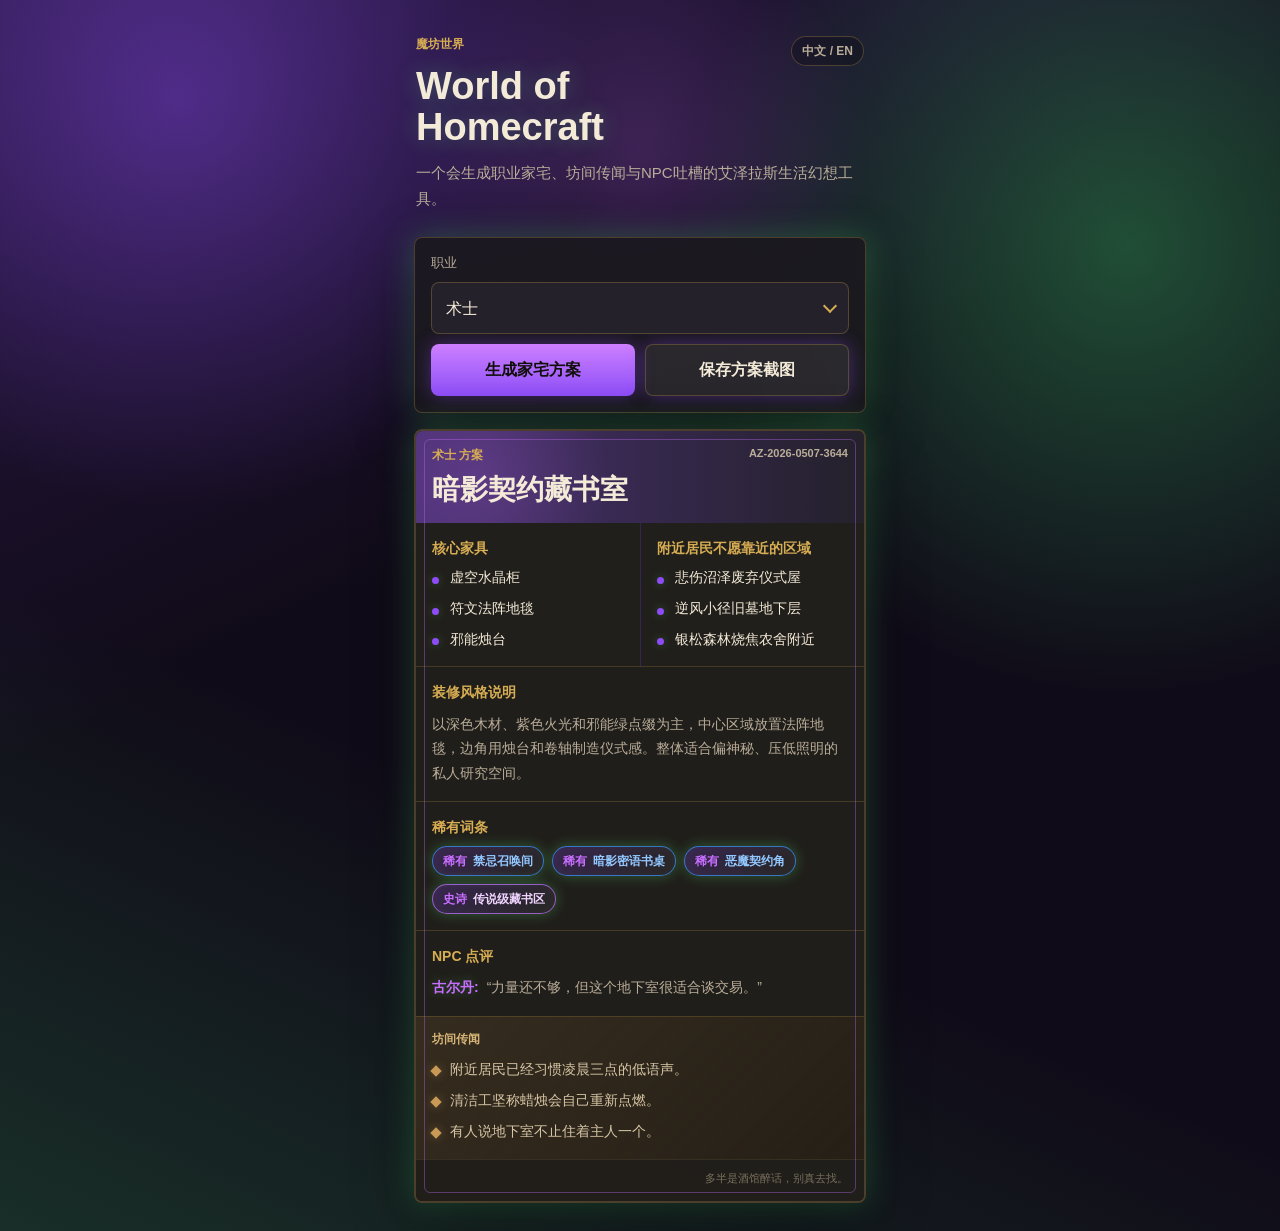
==== index.html @ 6a8e8dcf "initialize world of homecraft repository" ====
<!doctype html>
<html lang="zh-CN">
  <head>
    <meta charset="utf-8">
    <meta name="viewport" content="width=device-width, initial-scale=1">
    <title>World of Homecraft | 魔坊世界</title>
    <link rel="stylesheet" href="styles.css">
  </head>
  <body>
    <main class="app-shell">
      <section class="hero" aria-labelledby="page-title">
        <div class="topbar">
          <p class="eyebrow" id="brandName">魔坊世界</p>
          <button class="lang-toggle" id="langToggle" type="button">中文 / EN</button>
        </div>
        <h1 id="page-title">World of Homecraft</h1>
        <p class="intro" id="introText">一个会生成职业家宅、坊间传闻与NPC吐槽的艾泽拉斯生活幻想工具。</p>
      </section>

      <section class="control-panel" aria-label="生成控制">
        <label class="field-label" id="classLabel" for="classSelect">职业</label>
        <div class="select-wrap">
          <select id="classSelect">
            <option value="warlock">术士</option>
            <option value="paladin">圣骑士</option>
            <option value="rogue">盗贼</option>
            <option value="shaman">萨满</option>
            <option value="deathKnight">死亡骑士</option>
            <option value="warrior">战士</option>
            <option value="hunter">猎人</option>
            <option value="mage">法师</option>
            <option value="priest">牧师</option>
            <option value="druid">德鲁伊</option>
            <option value="monk">武僧</option>
            <option value="demonHunter">恶魔猎手</option>
            <option value="evoker">唤魔师</option>
          </select>
        </div>
        <div class="button-row">
          <button id="generateBtn" type="button">生成家宅方案</button>
          <button class="secondary-button" id="saveBtn" type="button">保存方案截图</button>
        </div>
      </section>

      <section class="result-card" id="resultCard" aria-live="polite">
        <div class="result-header">
          <div class="poster-topline">
            <p class="result-kicker" id="className">术士方案</p>
            <p class="serial-number" id="serialNumber">AZ-2026-0507-0000</p>
          </div>
          <h2 id="themeName">暗影契约藏书室</h2>
        </div>

        <div class="result-grid">
          <article class="info-block">
            <h3 id="furnitureTitle">核心家具</h3>
            <ul id="furnitureList"></ul>
          </article>

          <article class="info-block">
            <h3 id="locationTitle">传闻地点</h3>
            <ul id="coordsList"></ul>
          </article>
        </div>

        <article class="style-block">
          <h3 id="styleTitle">装修风格说明</h3>
          <p id="styleDescription"></p>
        </article>

        <article class="affix-block">
          <h3 id="affixTitle">稀有词条</h3>
          <div class="affix-list" id="affixList"></div>
        </article>

        <article class="npc-block">
          <h3 id="npcTitle">NPC 点评</h3>
          <p><strong id="npcName">古尔丹</strong><span id="npcComment">力量还不够。</span></p>
        </article>

        <article class="rumor-board">
          <span id="rumorTitle">坊间传闻</span>
          <ul id="rumorList"></ul>
        </article>

        <p class="corner-note" id="cornerNote">多半是酒馆醉话，别真去找。</p>
      </section>
    </main>

    <script src="script.js"></script>
  </body>
</html>
---- styles.css ----
:root {
  color-scheme: dark;
  --bg: #100f13;
  --panel: rgba(27, 25, 30, 0.9);
  --panel-strong: rgba(38, 34, 44, 0.94);
  --ink: #f4ead8;
  --muted: #b9ad99;
  --line: rgba(215, 173, 83, 0.26);
  --gold: #d7ad53;
  --ember: #b84e35;
  --green: #588369;
  --accent: #b369f2;
  --accent-2: #4ccf72;
  --accent-3: #d7ad53;
  --glow: rgba(179, 105, 242, 0.36);
  --shadow: 0 20px 60px rgba(0, 0, 0, 0.42);
}

* {
  box-sizing: border-box;
}

html {
  min-height: 100%;
  background: var(--bg);
}

body {
  min-height: 100vh;
  margin: 0;
  font-family: -apple-system, BlinkMacSystemFont, "Segoe UI", "PingFang SC", "Microsoft YaHei", sans-serif;
  color: var(--ink);
  transition: background 420ms ease, color 420ms ease;
  background:
    radial-gradient(circle at 50% 12%, color-mix(in srgb, var(--accent-3) 20%, transparent), transparent 18%),
    radial-gradient(circle at 14% 8%, color-mix(in srgb, var(--accent) 42%, transparent), transparent 26%),
    radial-gradient(circle at 88% 20%, color-mix(in srgb, var(--accent-2) 34%, transparent), transparent 30%),
    linear-gradient(155deg, color-mix(in srgb, var(--accent) 20%, transparent), transparent 42%),
    linear-gradient(24deg, color-mix(in srgb, var(--accent-2) 18%, transparent), transparent 36%),
    var(--bg);
}

body::before {
  position: fixed;
  inset: 0;
  z-index: -1;
  background:
    linear-gradient(rgba(255, 255, 255, 0.035) 1px, transparent 1px),
    linear-gradient(90deg, rgba(255, 255, 255, 0.025) 1px, transparent 1px);
  background-size: 34px 34px;
  content: "";
  mask-image: linear-gradient(to bottom, rgba(0, 0, 0, 0.6), transparent 70%);
}

body[data-theme="warlock"] {
  --bg: #100b18;
  --accent: #8d4cf6;
  --accent-2: #40d06f;
  --accent-3: #c76dff;
  --glow: rgba(92, 255, 132, 0.28);
}

body[data-theme="paladin"] {
  --bg: #17130a;
  --accent: #ffd464;
  --accent-2: #fff2b3;
  --accent-3: #f2a93b;
  --glow: rgba(255, 218, 116, 0.34);
}

body[data-theme="rogue"] {
  --bg: #0d0c0a;
  --accent: #4f3a25;
  --accent-2: #4f6f42;
  --accent-3: #9b8a5a;
  --glow: rgba(126, 162, 83, 0.18);
}

body[data-theme="shaman"] {
  --bg: #081619;
  --accent: #25a8c4;
  --accent-2: #34d099;
  --accent-3: #78e0ff;
  --glow: rgba(52, 208, 153, 0.3);
}

body[data-theme="deathKnight"] {
  --bg: #08131d;
  --accent: #77c7ff;
  --accent-2: #2b5f82;
  --accent-3: #b7e6ff;
  --glow: rgba(119, 199, 255, 0.3);
}

body[data-theme="warrior"] {
  --bg: #140d0c;
  --accent: #a52f25;
  --accent-2: #77716a;
  --accent-3: #d24f38;
  --glow: rgba(210, 79, 56, 0.3);
}

body[data-theme="hunter"] {
  --bg: #0d150c;
  --accent: #4d8f3c;
  --accent-2: #b0a05f;
  --accent-3: #76c25a;
  --glow: rgba(118, 194, 90, 0.26);
}

body[data-theme="mage"] {
  --bg: #0d1021;
  --accent: #4aa6ff;
  --accent-2: #8b68ff;
  --accent-3: #9dd9ff;
  --glow: rgba(74, 166, 255, 0.3);
}

body[data-theme="priest"] {
  --bg: #15131a;
  --accent: #f4e8b7;
  --accent-2: #7a5aa2;
  --accent-3: #ffffff;
  --glow: rgba(244, 232, 183, 0.28);
}

body[data-theme="druid"] {
  --bg: #10170c;
  --accent: #66b34e;
  --accent-2: #d6ad4b;
  --accent-3: #9fdf70;
  --glow: rgba(102, 179, 78, 0.28);
}

body[data-theme="monk"] {
  --bg: #071714;
  --accent: #38b889;
  --accent-2: #9ed6a2;
  --accent-3: #7ff0bf;
  --glow: rgba(56, 184, 137, 0.3);
}

body[data-theme="demonHunter"] {
  --bg: #0c0d0a;
  --accent: #63e23f;
  --accent-2: #2a182d;
  --accent-3: #a6ff69;
  --glow: rgba(99, 226, 63, 0.32);
}

body[data-theme="evoker"] {
  --bg: #10140f;
  --accent: #44bda6;
  --accent-2: #b38145;
  --accent-3: #6ee2bb;
  --glow: rgba(68, 189, 166, 0.3);
}

button,
select {
  font: inherit;
}

.app-shell {
  width: min(100%, 480px);
  min-height: 100vh;
  margin: 0 auto;
  padding: 18px 14px 28px;
}

.hero {
  padding: 18px 2px 16px;
}

.topbar {
  display: flex;
  align-items: flex-start;
  justify-content: space-between;
  gap: 12px;
}

.eyebrow,
.result-kicker {
  margin: 0 0 8px;
  color: var(--gold);
  font-size: 12px;
  font-weight: 700;
  letter-spacing: 0;
  text-transform: uppercase;
}

.lang-toggle {
  width: auto;
  min-height: 30px;
  border: 1px solid rgba(215, 173, 83, 0.28);
  border-radius: 999px;
  padding: 4px 10px;
  color: var(--muted);
  background: rgba(0, 0, 0, 0.22);
  box-shadow: none;
  font-size: 12px;
  font-weight: 800;
}

h1,
h2,
h3,
p {
  margin-top: 0;
}

h1 {
  max-width: 8em;
  margin-bottom: 12px;
  font-size: 38px;
  line-height: 1.08;
  letter-spacing: 0;
  text-shadow: 0 0 22px var(--glow);
}

.intro {
  margin-bottom: 0;
  color: var(--muted);
  font-size: 15px;
  line-height: 1.7;
}

.control-panel,
.result-card {
  border: 1px solid var(--line);
  background: var(--panel);
  box-shadow: var(--shadow), 0 0 32px var(--glow);
  transition: border-color 420ms ease, box-shadow 420ms ease, background 420ms ease;
}

.control-panel {
  display: grid;
  gap: 10px;
  margin: 10px 0 16px;
  padding: 16px;
  border-radius: 8px;
}

.field-label {
  color: var(--muted);
  font-size: 13px;
}

.select-wrap {
  position: relative;
}

.select-wrap::after {
  position: absolute;
  top: 50%;
  right: 14px;
  width: 8px;
  height: 8px;
  border-right: 2px solid var(--gold);
  border-bottom: 2px solid var(--gold);
  content: "";
  pointer-events: none;
  transform: translateY(-70%) rotate(45deg);
}

select,
button {
  width: 100%;
  min-height: 52px;
  border-radius: 8px;
}

select {
  appearance: none;
  border: 1px solid var(--line);
  padding: 0 42px 0 14px;
  color: var(--ink);
  background: var(--panel-strong);
}

button {
  border: 0;
  color: #110f0a;
  background: linear-gradient(180deg, color-mix(in srgb, var(--accent-3) 88%, #ffffff), var(--accent));
  font-weight: 800;
  cursor: pointer;
  box-shadow: 0 0 18px color-mix(in srgb, var(--accent) 38%, transparent);
}

button:active {
  transform: translateY(1px);
}

.button-row {
  display: grid;
  gap: 10px;
}

.secondary-button {
  border: 1px solid var(--line);
  color: var(--ink);
  background: rgba(255, 255, 255, 0.07);
}

.result-card {
  overflow: hidden;
  border-width: 2px;
  border-radius: 8px;
  position: relative;
}

.result-card::before {
  position: absolute;
  inset: 8px;
  border: 1px solid color-mix(in srgb, var(--accent-3) 36%, transparent);
  border-radius: 6px;
  content: "";
  pointer-events: none;
}

.result-header {
  padding: 16px;
  background:
    radial-gradient(circle at 14% 50%, color-mix(in srgb, var(--accent-3) 20%, transparent), transparent 34%),
    linear-gradient(90deg, color-mix(in srgb, var(--accent) 34%, transparent), transparent),
    var(--panel-strong);
}

.poster-topline {
  display: flex;
  align-items: flex-start;
  justify-content: space-between;
  gap: 10px;
}

.serial-number {
  margin: 0;
  color: var(--muted);
  font-size: 11px;
  font-weight: 800;
}

h2 {
  margin-bottom: 0;
  font-size: 28px;
  line-height: 1.25;
  letter-spacing: 0;
}

.result-grid {
  display: grid;
  gap: 1px;
  background: color-mix(in srgb, var(--accent) 24%, transparent);
}

.info-block,
.style-block,
.affix-block,
.npc-block,
.rumor-board {
  background: rgba(33, 31, 26, 0.98);
}

.info-block,
.style-block,
.affix-block,
.npc-block {
  padding: 16px;
}

h3 {
  margin-bottom: 10px;
  color: var(--gold);
  font-size: 14px;
  line-height: 1.3;
}

ul {
  display: grid;
  gap: 9px;
  margin: 0;
  padding: 0;
  list-style: none;
}

li {
  position: relative;
  padding-left: 18px;
  color: var(--ink);
  font-size: 14px;
  line-height: 1.55;
}

li::before {
  position: absolute;
  top: 0.7em;
  left: 0;
  width: 7px;
  height: 7px;
  border-radius: 50%;
  background: var(--accent);
  box-shadow: 0 0 10px var(--glow);
  content: "";
}

.style-block,
.affix-block,
.npc-block {
  border-top: 1px solid rgba(215, 173, 83, 0.2);
}

.style-block p {
  margin-bottom: 0;
  color: var(--muted);
  font-size: 14px;
  line-height: 1.75;
}

.rumor-board {
  display: grid;
  gap: 10px;
  padding: 14px 16px 16px;
  border-top: 1px solid rgba(215, 173, 83, 0.2);
  background:
    linear-gradient(135deg, rgba(160, 118, 57, 0.16), rgba(38, 31, 22, 0.98)),
    rgba(33, 31, 26, 0.98);
}

.affix-list {
  display: flex;
  flex-wrap: wrap;
  gap: 8px;
}

.affix-badge {
  display: inline-flex;
  align-items: center;
  min-height: 30px;
  border: 1px solid color-mix(in srgb, var(--accent-3) 50%, transparent);
  border-radius: 999px;
  padding: 5px 10px;
  color: var(--ink);
  background:
    linear-gradient(135deg, color-mix(in srgb, var(--accent) 26%, transparent), rgba(255, 255, 255, 0.06)),
    rgba(0, 0, 0, 0.22);
  box-shadow: 0 0 14px var(--glow), inset 0 0 16px rgba(255, 255, 255, 0.04);
  font-size: 12px;
  font-weight: 800;
}

.affix-badge[data-rarity="普通"] {
  color: #c9c9c9;
  border-color: rgba(180, 180, 180, 0.5);
}

.affix-badge[data-rarity="稀有"] {
  color: #92c8ff;
  border-color: rgba(58, 150, 255, 0.72);
}

.affix-badge[data-rarity="史诗"] {
  color: #f0d4ff;
  border-color: rgba(190, 118, 255, 0.72);
}

.affix-badge[data-rarity="传说"] {
  color: #ffd88a;
  border-color: rgba(255, 179, 65, 0.82);
  box-shadow: 0 0 18px rgba(255, 179, 65, 0.42), inset 0 0 16px rgba(255, 255, 255, 0.05);
}

.affix-badge[data-rarity="神话"] {
  color: #ffefb0;
  border-color: rgba(255, 222, 92, 0.92);
  background:
    linear-gradient(135deg, rgba(255, 189, 55, 0.28), color-mix(in srgb, var(--accent) 22%, transparent)),
    rgba(0, 0, 0, 0.28);
  box-shadow: 0 0 24px rgba(255, 214, 82, 0.56), inset 0 0 18px rgba(255, 255, 255, 0.08);
}

.affix-rarity {
  margin-right: 6px;
  color: var(--accent-3);
}

.npc-block p {
  margin: 0;
  color: var(--muted);
  font-size: 14px;
  line-height: 1.75;
}

.npc-block strong {
  display: inline-block;
  margin-right: 8px;
  color: var(--accent-3);
  text-shadow: 0 0 12px var(--glow);
}

.rumor-board span {
  color: #d6b476;
  font-size: 12px;
  font-weight: 800;
}

.rumor-board ul {
  gap: 8px;
}

.rumor-board li {
  color: #d7c6a5;
  font-size: 14px;
  line-height: 1.65;
}

.rumor-board li::before {
  top: 0.62em;
  width: 8px;
  height: 8px;
  border-radius: 0;
  background: #c99a55;
  box-shadow: 0 0 10px rgba(201, 154, 85, 0.36);
  transform: rotate(45deg);
}

.corner-note {
  margin: 0;
  padding: 10px 16px 14px;
  color: rgba(215, 198, 165, 0.48);
  background: rgba(33, 31, 26, 0.98);
  border-top: 1px solid rgba(215, 173, 83, 0.12);
  font-size: 11px;
  line-height: 1.5;
  text-align: right;
}

@media (max-width: 360px) {
  h1 {
    font-size: 34px;
  }

}

@media (min-width: 430px) {
  .result-grid {
    grid-template-columns: 1fr 1fr;
  }

  .button-row {
    grid-template-columns: 1fr 1fr;
  }
}
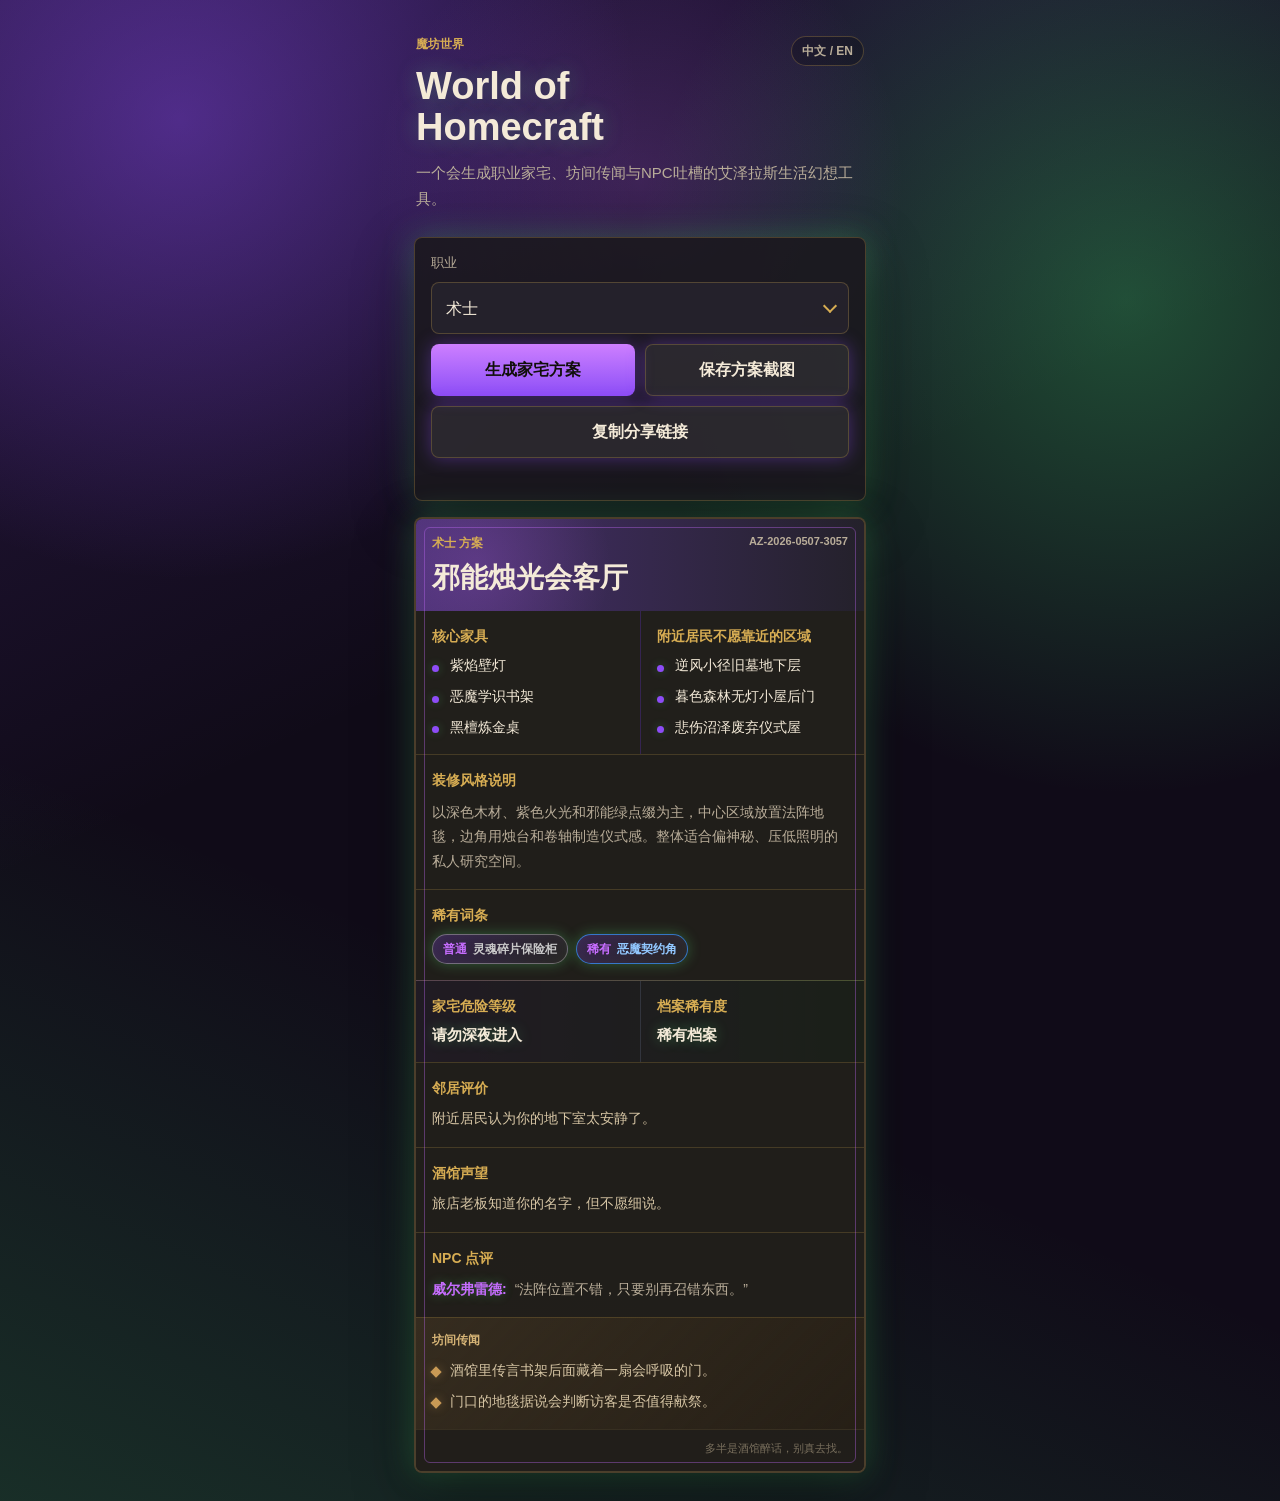
==== commit d865e42e: "v0.3 add shareable identity system" ====
--- a/index.html
+++ b/index.html
@@ -39,7 +39,9 @@
         <div class="button-row">
           <button id="generateBtn" type="button">生成家宅方案</button>
           <button class="secondary-button" id="saveBtn" type="button">保存方案截图</button>
+          <button class="secondary-button" id="copyLinkBtn" type="button">复制分享链接</button>
         </div>
+        <p class="copy-status" id="copyStatus" role="status" aria-live="polite"></p>
       </section>
 
       <section class="result-card" id="resultCard" aria-live="polite">
@@ -73,6 +75,27 @@
           <div class="affix-list" id="affixList"></div>
         </article>
 
+        <article class="identity-block">
+          <div>
+            <h3 id="dangerTitle">家宅危险等级</h3>
+            <p class="identity-value" id="dangerLevel">有轻微投诉</p>
+          </div>
+          <div>
+            <h3 id="archiveTitle">档案稀有度</h3>
+            <p class="identity-value" id="archiveRarity">稀有档案</p>
+          </div>
+        </article>
+
+        <article class="neighbor-block">
+          <h3 id="neighborTitle">邻居评价</h3>
+          <p id="neighborNote">隔壁矮人投诉你半夜还在敲墙。</p>
+        </article>
+
+        <article class="tavern-block">
+          <h3 id="tavernTitle">酒馆声望</h3>
+          <p id="tavernReputation">旅店老板知道你的名字，但不愿细说。</p>
+        </article>
+
         <article class="npc-block">
           <h3 id="npcTitle">NPC 点评</h3>
           <p><strong id="npcName">古尔丹</strong><span id="npcComment">力量还不够。</span></p>
--- a/styles.css
+++ b/styles.css
@@ -302,6 +302,14 @@
   background: rgba(255, 255, 255, 0.07);
 }
 
+.copy-status {
+  min-height: 18px;
+  margin: -2px 0 0;
+  color: color-mix(in srgb, var(--accent-3) 82%, var(--ink));
+  font-size: 12px;
+  line-height: 1.5;
+}
+
 .result-card {
   overflow: hidden;
   border-width: 2px;
@@ -356,6 +364,9 @@
 .info-block,
 .style-block,
 .affix-block,
+.identity-block,
+.neighbor-block,
+.tavern-block,
 .npc-block,
 .rumor-board {
   background: rgba(33, 31, 26, 0.98);
@@ -364,6 +375,9 @@
 .info-block,
 .style-block,
 .affix-block,
+.identity-block,
+.neighbor-block,
+.tavern-block,
 .npc-block {
   padding: 16px;
 }
@@ -405,6 +419,9 @@
 
 .style-block,
 .affix-block,
+.identity-block,
+.neighbor-block,
+.tavern-block,
 .npc-block {
   border-top: 1px solid rgba(215, 173, 83, 0.2);
 }
@@ -483,6 +500,38 @@
   color: var(--accent-3);
 }
 
+.identity-block {
+  display: grid;
+  grid-template-columns: 1fr 1fr;
+  gap: 1px;
+  padding: 0;
+  background:
+    linear-gradient(90deg, color-mix(in srgb, var(--accent) 24%, transparent), color-mix(in srgb, var(--accent-2) 16%, transparent)),
+    rgba(33, 31, 26, 0.98);
+}
+
+.identity-block > div {
+  padding: 16px;
+  background: rgba(23, 21, 18, 0.72);
+}
+
+.identity-value {
+  margin: 0;
+  color: var(--ink);
+  font-size: 15px;
+  font-weight: 900;
+  line-height: 1.35;
+  text-shadow: 0 0 14px var(--glow);
+}
+
+.neighbor-block p,
+.tavern-block p {
+  margin: 0;
+  color: #d7c6a5;
+  font-size: 14px;
+  line-height: 1.7;
+}
+
 .npc-block p {
   margin: 0;
   color: var(--muted);
@@ -539,6 +588,10 @@
     font-size: 34px;
   }
 
+  .identity-block {
+    grid-template-columns: 1fr;
+  }
+
 }
 
 @media (min-width: 430px) {
@@ -549,4 +602,8 @@
   .button-row {
     grid-template-columns: 1fr 1fr;
   }
-}
+
+  #copyLinkBtn {
+    grid-column: 1 / -1;
+  }
+}
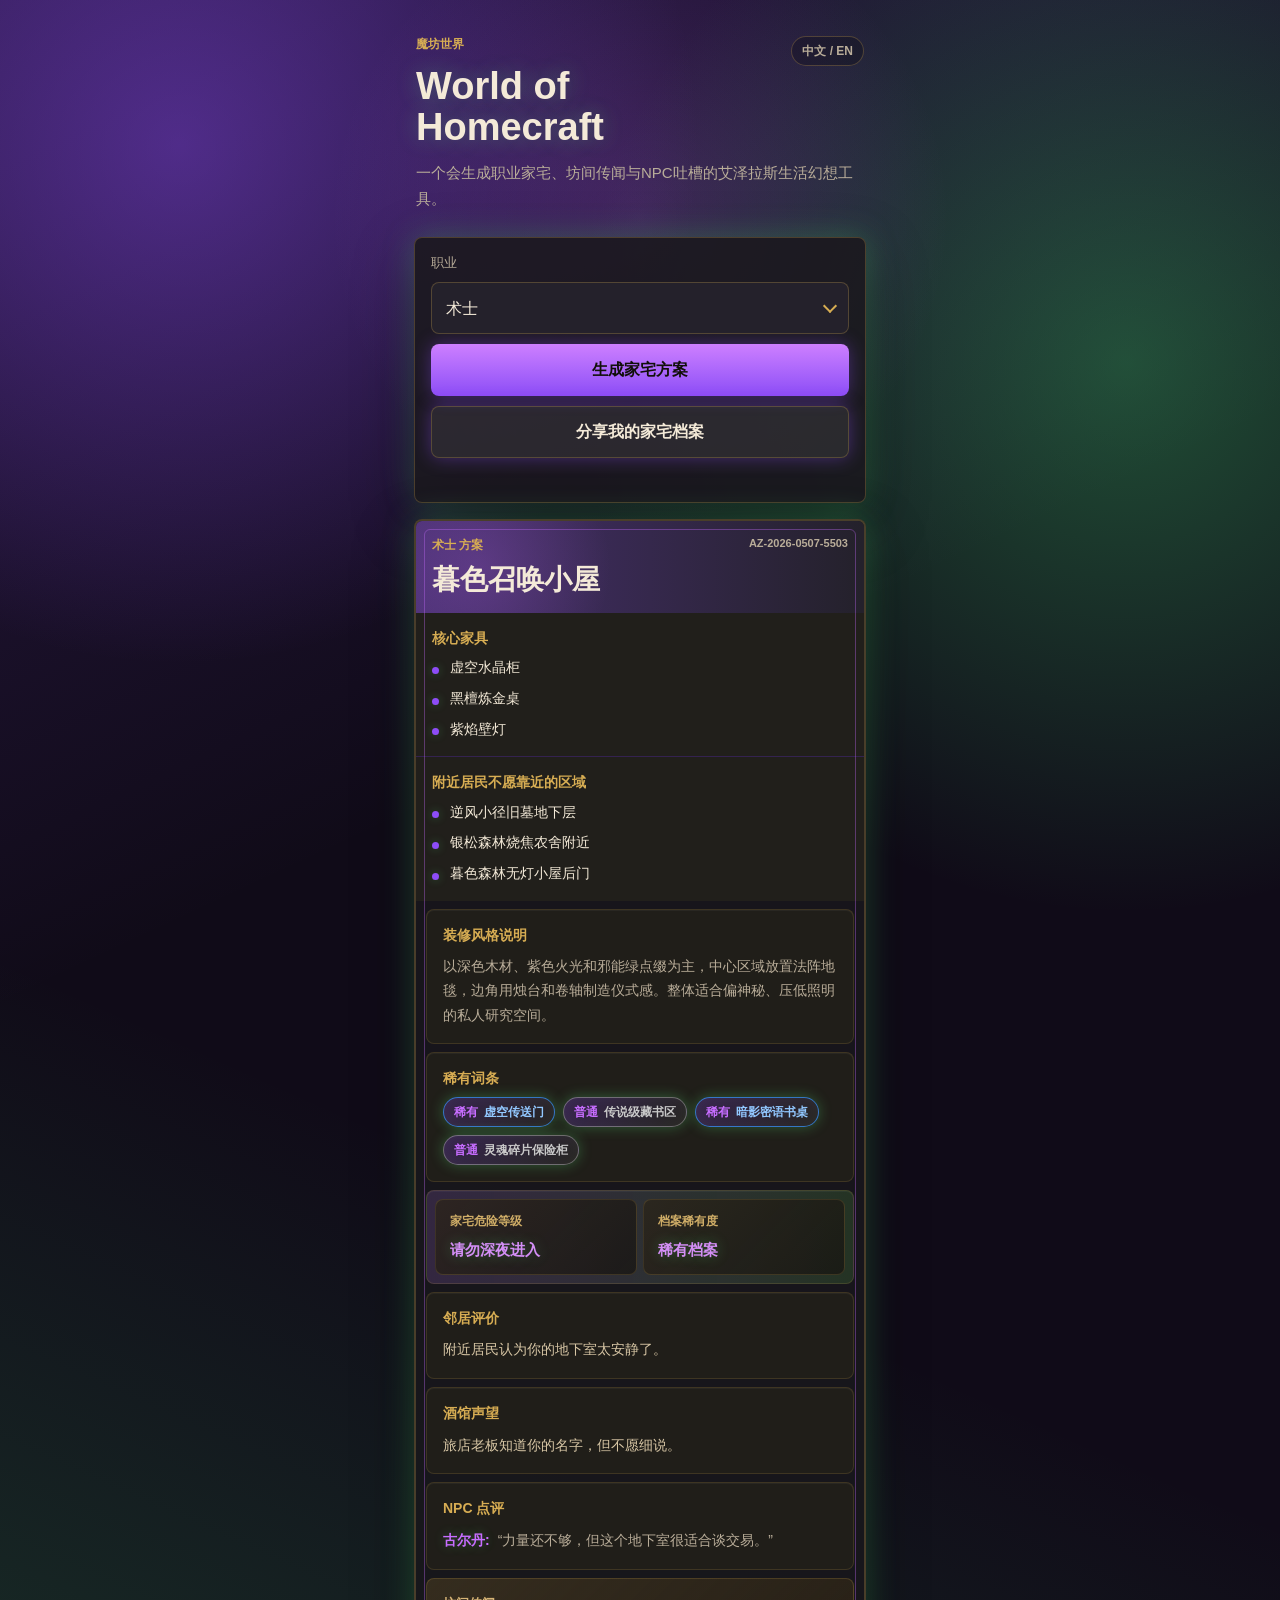
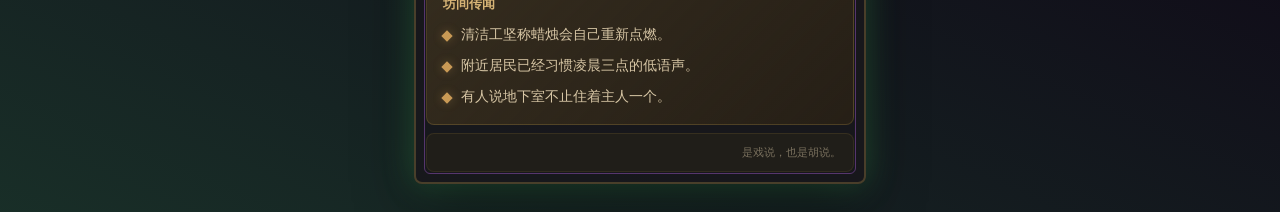
==== commit ed955e30: "v0.3.1 improve mobile sharing flow" ====
--- a/index.html
+++ b/index.html
@@ -38,8 +38,7 @@
         </div>
         <div class="button-row">
           <button id="generateBtn" type="button">生成家宅方案</button>
-          <button class="secondary-button" id="saveBtn" type="button">保存方案截图</button>
-          <button class="secondary-button" id="copyLinkBtn" type="button">复制分享链接</button>
+          <button class="secondary-button" id="saveBtn" type="button">分享我的家宅档案</button>
         </div>
         <p class="copy-status" id="copyStatus" role="status" aria-live="polite"></p>
       </section>
--- a/styles.css
+++ b/styles.css
@@ -28,6 +28,7 @@
 body {
   min-height: 100vh;
   margin: 0;
+  overflow-x: hidden;
   font-family: -apple-system, BlinkMacSystemFont, "Segoe UI", "PingFang SC", "Microsoft YaHei", sans-serif;
   color: var(--ink);
   transition: background 420ms ease, color 420ms ease;
@@ -162,7 +163,7 @@
 }
 
 .app-shell {
-  width: min(100%, 480px);
+  width: min(100vw, 480px);
   min-height: 100vh;
   margin: 0 auto;
   padding: 18px 14px 28px;
@@ -304,7 +305,7 @@
 
 .copy-status {
   min-height: 18px;
-  margin: -2px 0 0;
+  margin: 0;
   color: color-mix(in srgb, var(--accent-3) 82%, var(--ink));
   font-size: 12px;
   line-height: 1.5;
@@ -315,6 +316,7 @@
   border-width: 2px;
   border-radius: 8px;
   position: relative;
+  background: color-mix(in srgb, var(--panel) 88%, #0c0a0b);
 }
 
 .result-card::before {
@@ -358,6 +360,7 @@
 .result-grid {
   display: grid;
   gap: 1px;
+  margin-bottom: 6px;
   background: color-mix(in srgb, var(--accent) 24%, transparent);
 }
 
@@ -424,6 +427,10 @@
 .tavern-block,
 .npc-block {
   border-top: 1px solid rgba(215, 173, 83, 0.2);
+  margin: 8px 10px 0;
+  border: 1px solid rgba(215, 173, 83, 0.16);
+  border-radius: 8px;
+  box-shadow: inset 0 1px 0 rgba(255, 255, 255, 0.04);
 }
 
 .style-block p {
@@ -436,8 +443,10 @@
 .rumor-board {
   display: grid;
   gap: 10px;
-  padding: 14px 16px 16px;
-  border-top: 1px solid rgba(215, 173, 83, 0.2);
+  margin: 8px 10px 0;
+  border: 1px solid rgba(215, 173, 83, 0.2);
+  border-radius: 8px;
+  padding: 16px;
   background:
     linear-gradient(135deg, rgba(160, 118, 57, 0.16), rgba(38, 31, 22, 0.98)),
     rgba(33, 31, 26, 0.98);
@@ -447,12 +456,15 @@
   display: flex;
   flex-wrap: wrap;
   gap: 8px;
+  min-width: 0;
 }
 
 .affix-badge {
   display: inline-flex;
   align-items: center;
+  flex-wrap: wrap;
   min-height: 30px;
+  max-width: 100%;
   border: 1px solid color-mix(in srgb, var(--accent-3) 50%, transparent);
   border-radius: 999px;
   padding: 5px 10px;
@@ -463,6 +475,9 @@
   box-shadow: 0 0 14px var(--glow), inset 0 0 16px rgba(255, 255, 255, 0.04);
   font-size: 12px;
   font-weight: 800;
+  line-height: 1.35;
+  overflow-wrap: anywhere;
+  white-space: normal;
 }
 
 .affix-badge[data-rarity="普通"] {
@@ -503,21 +518,30 @@
 .identity-block {
   display: grid;
   grid-template-columns: 1fr 1fr;
-  gap: 1px;
-  padding: 0;
-  background:
-    linear-gradient(90deg, color-mix(in srgb, var(--accent) 24%, transparent), color-mix(in srgb, var(--accent-2) 16%, transparent)),
+  gap: 6px;
+  padding: 8px;
+  background:
+    linear-gradient(90deg, color-mix(in srgb, var(--accent) 18%, transparent), color-mix(in srgb, var(--accent-2) 12%, transparent)),
     rgba(33, 31, 26, 0.98);
 }
 
 .identity-block > div {
-  padding: 16px;
-  background: rgba(23, 21, 18, 0.72);
+  border: 1px solid rgba(215, 173, 83, 0.16);
+  border-radius: 8px;
+  padding: 14px;
+  background:
+    linear-gradient(135deg, rgba(215, 173, 83, 0.08), transparent),
+    rgba(23, 21, 18, 0.74);
+}
+
+.identity-block h3 {
+  color: color-mix(in srgb, var(--gold) 72%, var(--muted));
+  font-size: 12px;
 }
 
 .identity-value {
   margin: 0;
-  color: var(--ink);
+  color: color-mix(in srgb, var(--accent-3) 74%, var(--ink));
   font-size: 15px;
   font-weight: 900;
   line-height: 1.35;
@@ -529,14 +553,14 @@
   margin: 0;
   color: #d7c6a5;
   font-size: 14px;
-  line-height: 1.7;
+  line-height: 1.78;
 }
 
 .npc-block p {
   margin: 0;
   color: var(--muted);
   font-size: 14px;
-  line-height: 1.75;
+  line-height: 1.82;
 }
 
 .npc-block strong {
@@ -548,7 +572,7 @@
 
 .rumor-board span {
   color: #d6b476;
-  font-size: 12px;
+  font-size: 13px;
   font-weight: 800;
 }
 
@@ -573,8 +597,10 @@
 }
 
 .corner-note {
-  margin: 0;
-  padding: 10px 16px 14px;
+  margin: 8px 10px 10px;
+  border: 1px solid rgba(215, 173, 83, 0.1);
+  border-radius: 8px;
+  padding: 10px 12px;
   color: rgba(215, 198, 165, 0.48);
   background: rgba(33, 31, 26, 0.98);
   border-top: 1px solid rgba(215, 173, 83, 0.12);
@@ -592,18 +618,27 @@
     grid-template-columns: 1fr;
   }
 
-}
-
-@media (min-width: 430px) {
-  .result-grid {
-    grid-template-columns: 1fr 1fr;
+  .info-block,
+  .style-block,
+  .affix-block,
+  .neighbor-block,
+  .tavern-block,
+  .npc-block {
+    padding: 18px 16px;
   }
 
-  .button-row {
-    grid-template-columns: 1fr 1fr;
+  .style-block,
+  .affix-block,
+  .identity-block,
+  .neighbor-block,
+  .tavern-block,
+  .npc-block,
+  .rumor-board {
+    margin-right: 8px;
+    margin-left: 8px;
   }
 
-  #copyLinkBtn {
-    grid-column: 1 / -1;
+  .rumor-board {
+    padding: 16px;
   }
 }
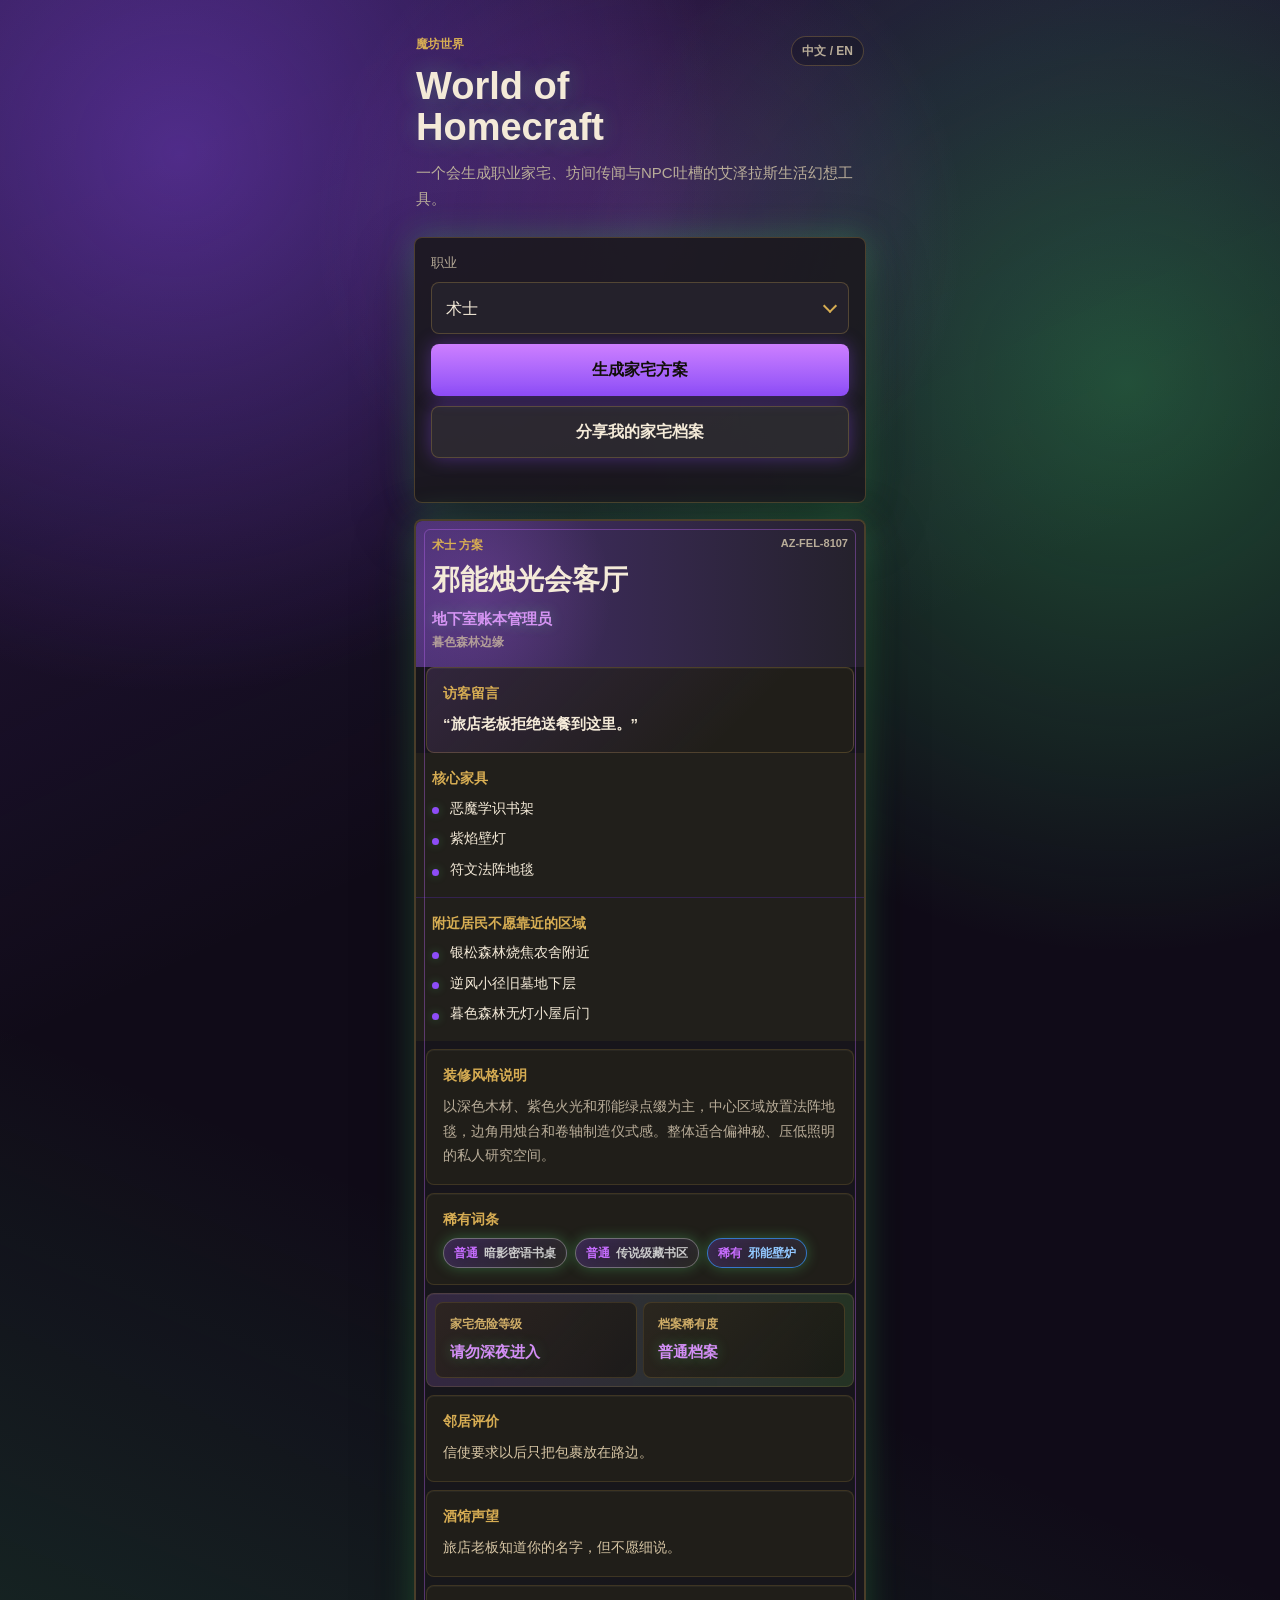
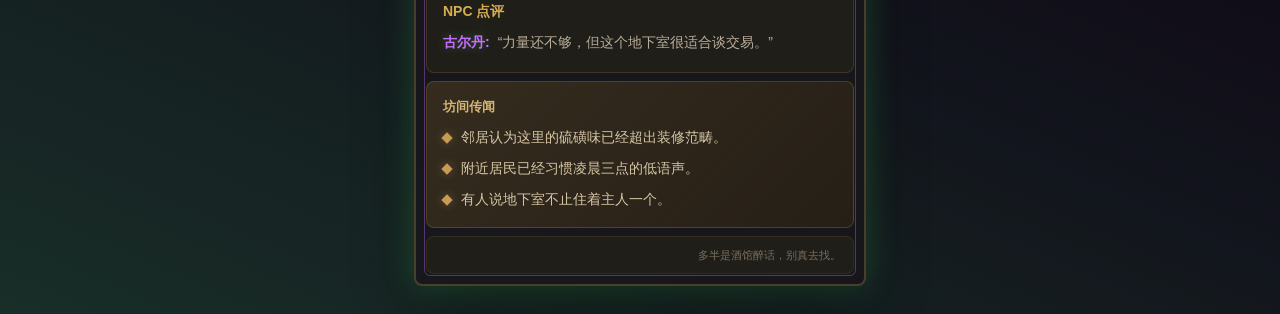
==== commit 6c5b4a5c: "v0.4 add homestead identity layer" ====
--- a/index.html
+++ b/index.html
@@ -50,7 +50,16 @@
             <p class="serial-number" id="serialNumber">AZ-2026-0507-0000</p>
           </div>
           <h2 id="themeName">暗影契约藏书室</h2>
+          <div class="header-identity">
+            <p class="character-title" id="characterTitle">暮色守门人</p>
+            <p class="archive-region" id="archiveRegion">暮色森林边缘</p>
+          </div>
         </div>
+
+        <article class="visitor-note-block">
+          <h3 id="visitorTitle">访客留言</h3>
+          <p id="visitorNote">“这里的门从不真正锁上。”</p>
+        </article>
 
         <div class="result-grid">
           <article class="info-block">
--- a/styles.css
+++ b/styles.css
@@ -357,6 +357,31 @@
   letter-spacing: 0;
 }
 
+.header-identity {
+  display: grid;
+  gap: 5px;
+  margin-top: 12px;
+}
+
+.character-title,
+.archive-region {
+  margin: 0;
+  line-height: 1.35;
+}
+
+.character-title {
+  color: color-mix(in srgb, var(--accent-3) 70%, var(--ink));
+  font-size: 15px;
+  font-weight: 900;
+  text-shadow: 0 0 14px var(--glow);
+}
+
+.archive-region {
+  color: rgba(215, 198, 165, 0.72);
+  font-size: 12px;
+  font-weight: 800;
+}
+
 .result-grid {
   display: grid;
   gap: 1px;
@@ -367,6 +392,7 @@
 .info-block,
 .style-block,
 .affix-block,
+.visitor-note-block,
 .identity-block,
 .neighbor-block,
 .tavern-block,
@@ -378,6 +404,7 @@
 .info-block,
 .style-block,
 .affix-block,
+.visitor-note-block,
 .identity-block,
 .neighbor-block,
 .tavern-block,
@@ -422,6 +449,7 @@
 
 .style-block,
 .affix-block,
+.visitor-note-block,
 .identity-block,
 .neighbor-block,
 .tavern-block,
@@ -438,6 +466,22 @@
   color: var(--muted);
   font-size: 14px;
   line-height: 1.75;
+}
+
+.visitor-note-block {
+  margin-top: 0;
+  border-color: rgba(215, 173, 83, 0.24);
+  background:
+    linear-gradient(135deg, color-mix(in srgb, var(--accent) 16%, transparent), transparent 72%),
+    rgba(33, 31, 26, 0.98);
+}
+
+.visitor-note-block p {
+  margin: 0;
+  color: var(--ink);
+  font-size: 15px;
+  font-weight: 800;
+  line-height: 1.65;
 }
 
 .rumor-board {
@@ -621,6 +665,7 @@
   .info-block,
   .style-block,
   .affix-block,
+  .visitor-note-block,
   .neighbor-block,
   .tavern-block,
   .npc-block {
@@ -629,6 +674,7 @@
 
   .style-block,
   .affix-block,
+  .visitor-note-block,
   .identity-block,
   .neighbor-block,
   .tavern-block,
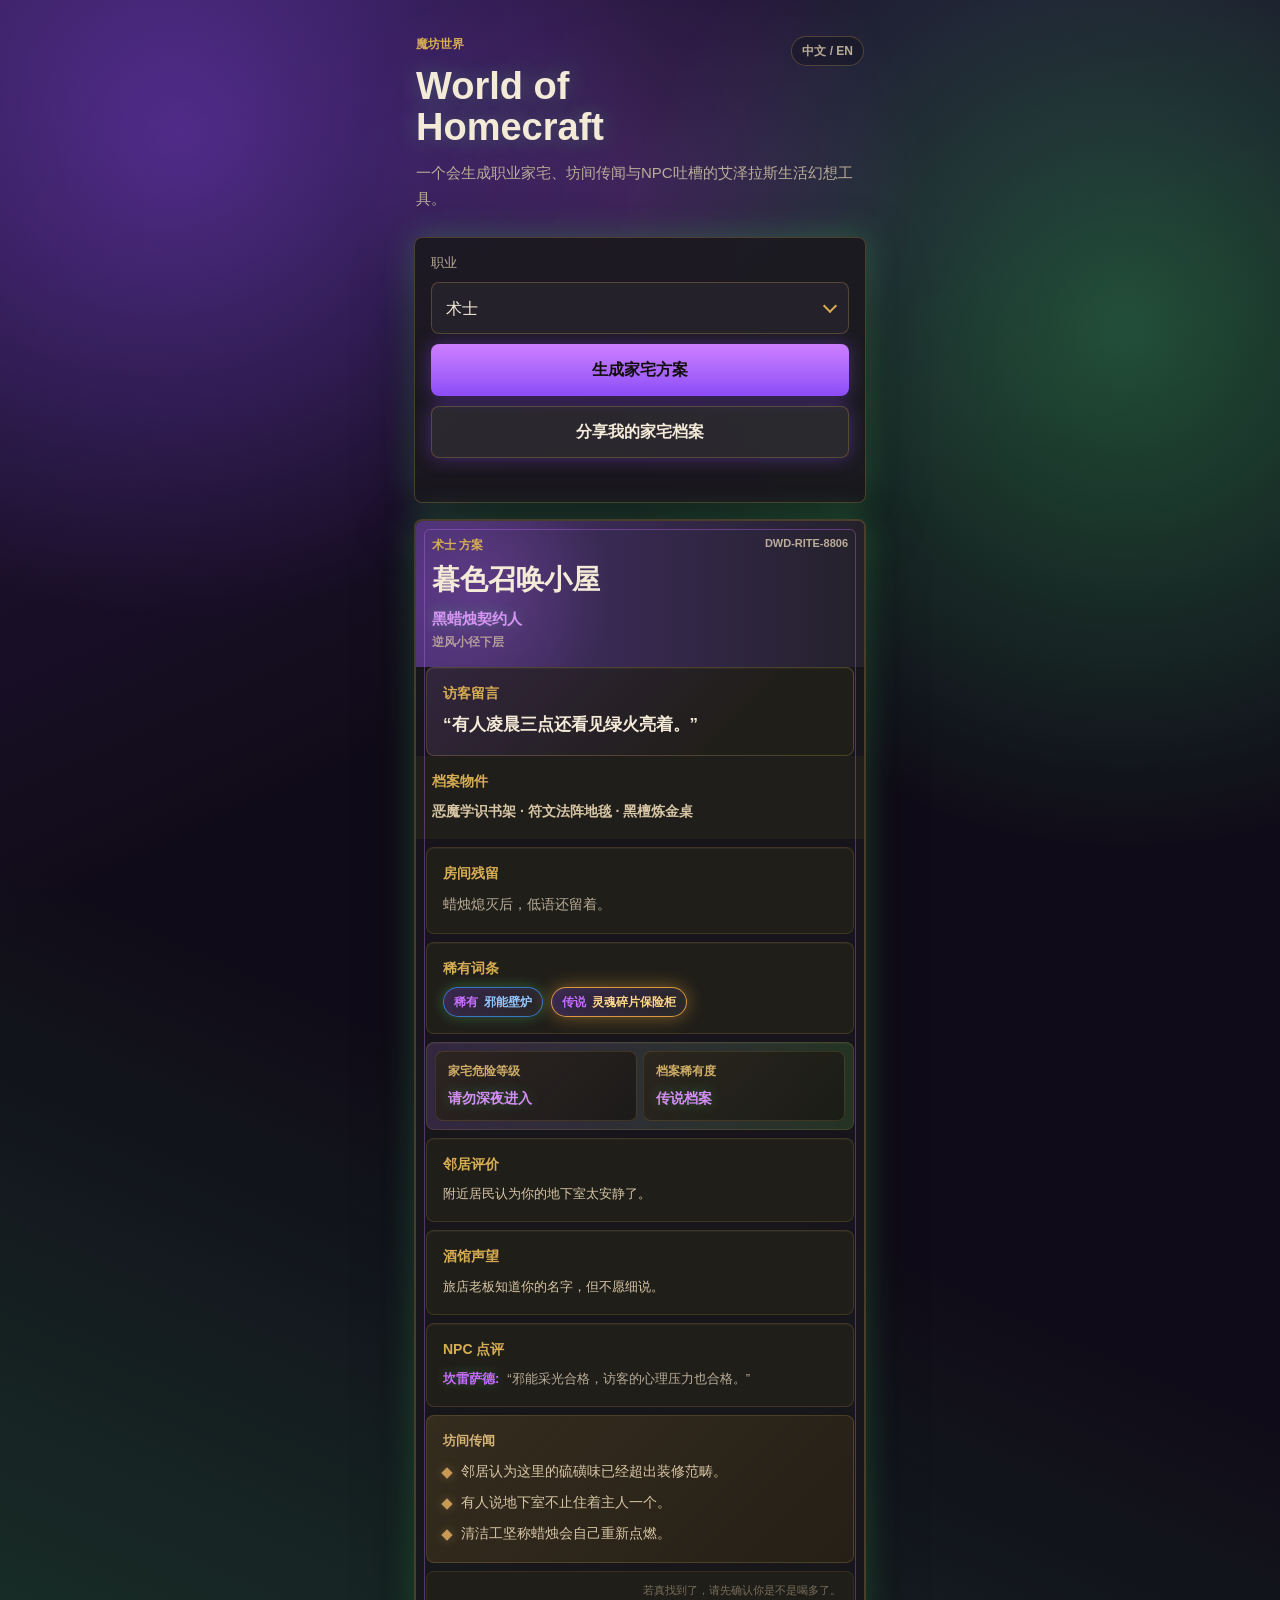
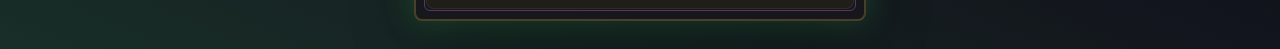
==== commit c227f095: "v0.4.1 compress poster into identity card" ====
--- a/index.html
+++ b/index.html
@@ -61,20 +61,13 @@
           <p id="visitorNote">“这里的门从不真正锁上。”</p>
         </article>
 
-        <div class="result-grid">
-          <article class="info-block">
-            <h3 id="furnitureTitle">核心家具</h3>
-            <ul id="furnitureList"></ul>
-          </article>
-
-          <article class="info-block">
-            <h3 id="locationTitle">传闻地点</h3>
-            <ul id="coordsList"></ul>
-          </article>
-        </div>
+        <article class="info-block object-summary-block">
+          <h3 id="furnitureTitle">档案物件</h3>
+          <p id="furnitureSummary">符文地毯 · 恶魔书架 · 黑檀炼金桌</p>
+        </article>
 
         <article class="style-block">
-          <h3 id="styleTitle">装修风格说明</h3>
+          <h3 id="styleTitle">房间残留</h3>
           <p id="styleDescription"></p>
         </article>
 
--- a/styles.css
+++ b/styles.css
@@ -382,13 +382,6 @@
   font-weight: 800;
 }
 
-.result-grid {
-  display: grid;
-  gap: 1px;
-  margin-bottom: 6px;
-  background: color-mix(in srgb, var(--accent) 24%, transparent);
-}
-
 .info-block,
 .style-block,
 .affix-block,
@@ -468,6 +461,14 @@
   line-height: 1.75;
 }
 
+.object-summary-block p {
+  margin: 0;
+  color: #d7c6a5;
+  font-size: 14px;
+  font-weight: 800;
+  line-height: 1.65;
+}
+
 .visitor-note-block {
   margin-top: 0;
   border-color: rgba(215, 173, 83, 0.24);
@@ -479,9 +480,9 @@
 .visitor-note-block p {
   margin: 0;
   color: var(--ink);
-  font-size: 15px;
-  font-weight: 800;
-  line-height: 1.65;
+  font-size: 17px;
+  font-weight: 800;
+  line-height: 1.58;
 }
 
 .rumor-board {
@@ -572,7 +573,7 @@
 .identity-block > div {
   border: 1px solid rgba(215, 173, 83, 0.16);
   border-radius: 8px;
-  padding: 14px;
+  padding: 12px;
   background:
     linear-gradient(135deg, rgba(215, 173, 83, 0.08), transparent),
     rgba(23, 21, 18, 0.74);
@@ -586,7 +587,7 @@
 .identity-value {
   margin: 0;
   color: color-mix(in srgb, var(--accent-3) 74%, var(--ink));
-  font-size: 15px;
+  font-size: 14px;
   font-weight: 900;
   line-height: 1.35;
   text-shadow: 0 0 14px var(--glow);
@@ -596,15 +597,15 @@
 .tavern-block p {
   margin: 0;
   color: #d7c6a5;
-  font-size: 14px;
-  line-height: 1.78;
+  font-size: 13px;
+  line-height: 1.7;
 }
 
 .npc-block p {
   margin: 0;
   color: var(--muted);
-  font-size: 14px;
-  line-height: 1.82;
+  font-size: 13px;
+  line-height: 1.72;
 }
 
 .npc-block strong {
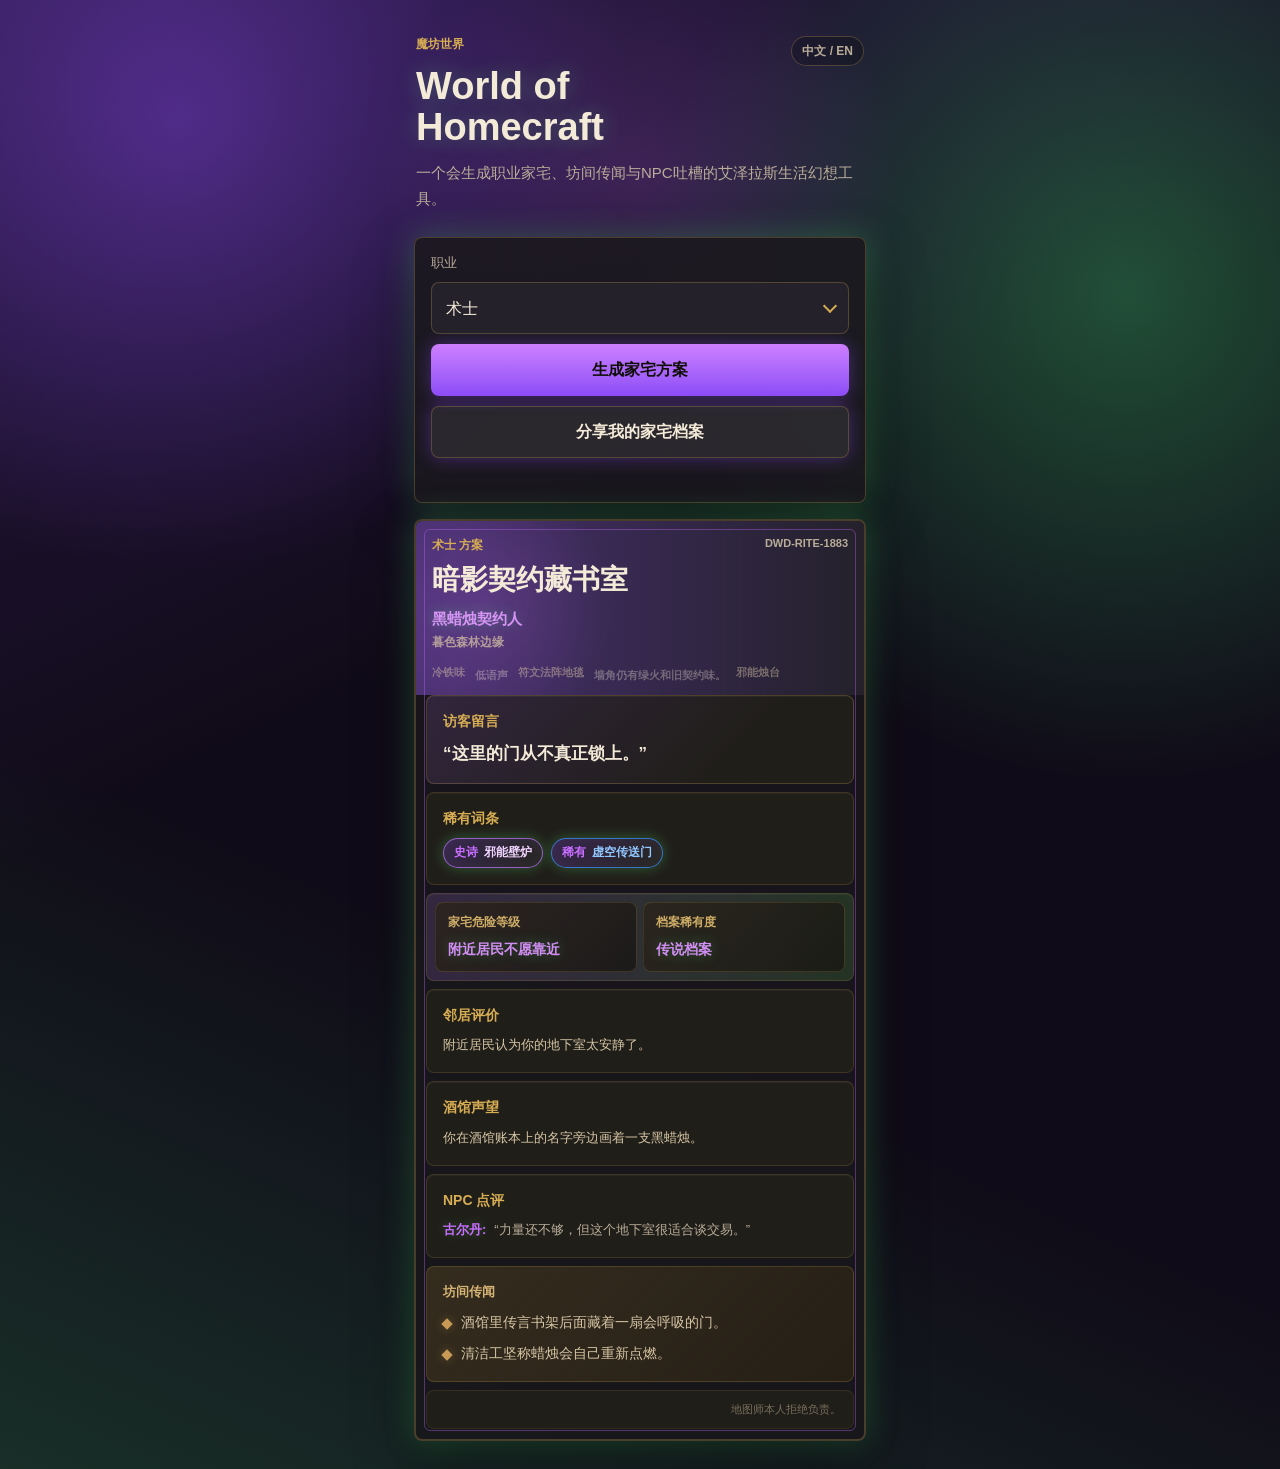
==== commit a5d821e2: "v0.4.2 fold objects into atmosphere layer" ====
--- a/index.html
+++ b/index.html
@@ -54,21 +54,12 @@
             <p class="character-title" id="characterTitle">暮色守门人</p>
             <p class="archive-region" id="archiveRegion">暮色森林边缘</p>
           </div>
+          <div class="atmosphere-fragments" id="atmosphereFragments" aria-label="气味碎片"></div>
         </div>
 
         <article class="visitor-note-block">
           <h3 id="visitorTitle">访客留言</h3>
           <p id="visitorNote">“这里的门从不真正锁上。”</p>
-        </article>
-
-        <article class="info-block object-summary-block">
-          <h3 id="furnitureTitle">档案物件</h3>
-          <p id="furnitureSummary">符文地毯 · 恶魔书架 · 黑檀炼金桌</p>
-        </article>
-
-        <article class="style-block">
-          <h3 id="styleTitle">房间残留</h3>
-          <p id="styleDescription"></p>
         </article>
 
         <article class="affix-block">
--- a/styles.css
+++ b/styles.css
@@ -382,8 +382,27 @@
   font-weight: 800;
 }
 
+.atmosphere-fragments {
+  display: flex;
+  flex-wrap: wrap;
+  gap: 6px 10px;
+  margin-top: 14px;
+  max-width: 100%;
+}
+
+.atmosphere-fragments span {
+  color: rgba(215, 198, 165, 0.46);
+  font-size: 11px;
+  font-weight: 800;
+  line-height: 1.35;
+}
+
+.atmosphere-fragments span:nth-child(even) {
+  transform: translateY(3px);
+  color: rgba(244, 234, 216, 0.34);
+}
+
 .info-block,
-.style-block,
 .affix-block,
 .visitor-note-block,
 .identity-block,
@@ -395,7 +414,6 @@
 }
 
 .info-block,
-.style-block,
 .affix-block,
 .visitor-note-block,
 .identity-block,
@@ -440,7 +458,6 @@
   content: "";
 }
 
-.style-block,
 .affix-block,
 .visitor-note-block,
 .identity-block,
@@ -454,21 +471,6 @@
   box-shadow: inset 0 1px 0 rgba(255, 255, 255, 0.04);
 }
 
-.style-block p {
-  margin-bottom: 0;
-  color: var(--muted);
-  font-size: 14px;
-  line-height: 1.75;
-}
-
-.object-summary-block p {
-  margin: 0;
-  color: #d7c6a5;
-  font-size: 14px;
-  font-weight: 800;
-  line-height: 1.65;
-}
-
 .visitor-note-block {
   margin-top: 0;
   border-color: rgba(215, 173, 83, 0.24);
@@ -664,7 +666,6 @@
   }
 
   .info-block,
-  .style-block,
   .affix-block,
   .visitor-note-block,
   .neighbor-block,
@@ -673,7 +674,6 @@
     padding: 18px 16px;
   }
 
-  .style-block,
   .affix-block,
   .visitor-note-block,
   .identity-block,
